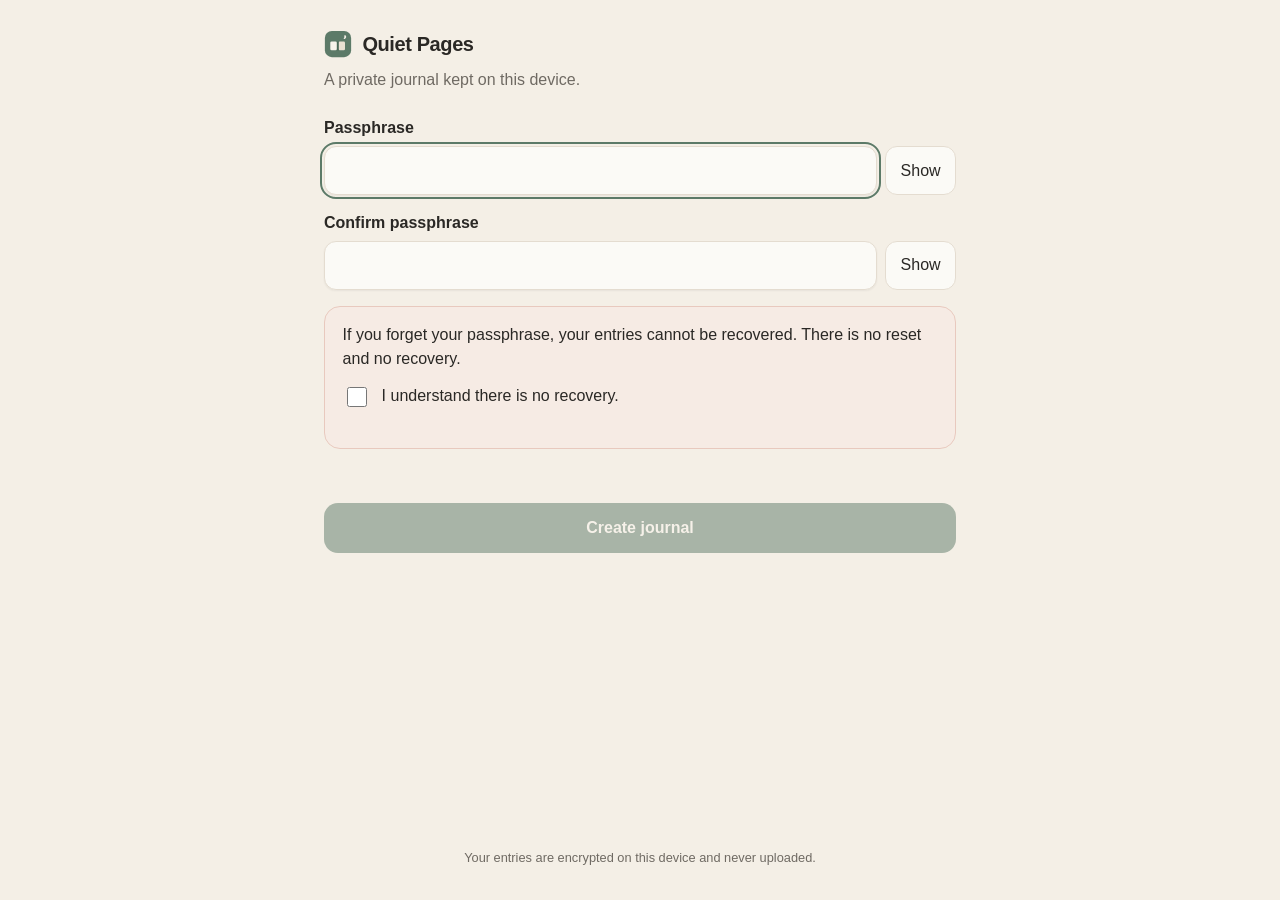
==== stage3-demo/index.html @ 3ae11e42 "Stage 3: polish, help, privacy, about, draft safety and demo edition test build (made with AI: Grok " ====
<!DOCTYPE html>
<html lang="en">
  <head>
    <meta charset="utf-8">
    <meta name="viewport" content="width=device-width, initial-scale=1, viewport-fit=cover">
    <meta name="color-scheme" content="light dark">
    <meta name="theme-color" content="#F4EFE6" media="(prefers-color-scheme: light)">
    <meta name="theme-color" content="#1A1917" media="(prefers-color-scheme: dark)">
    <meta name="apple-mobile-web-app-capable" content="yes">
    <meta name="mobile-web-app-capable" content="yes">
    <meta name="apple-mobile-web-app-status-bar-style" content="black-translucent">
    <meta name="apple-mobile-web-app-title" content="QP Demo">
    <meta name="description" content="A private journal kept on this device.">
    <title>Quiet Pages (Demo)</title>
    <link rel="manifest" href="./manifest.webmanifest?v=3">
    <link rel="icon" type="image/png" href="./icons/icon-192.png?v=3">
    <link rel="apple-touch-icon" href="./icons/apple-touch-icon.png?v=3">
    <link rel="stylesheet" href="./css/app.css?v=3">
    <script type="module" src="./js/app.js?v=3"></script>
  </head>
  <body>
    <noscript><style>#splash{display:none}</style>Quiet Pages needs JavaScript to encrypt and store entries on this device.</noscript>

    <div id="splash" class="splash">
      <svg class="mark" viewBox="0 0 32 32" width="72" height="72" aria-hidden="true">
        <rect x="1" y="1" width="30" height="30" rx="8" fill="#5C7A68"/>
        <rect x="7.2" y="13.2" width="7.4" height="10" rx="1.5" fill="#F7F3EB"/>
        <rect x="16.6" y="13.2" width="7.4" height="10" rx="1.5" fill="#E8E0D2"/>
        <rect x="15.4" y="13.2" width="1.2" height="10" fill="#3D5A4A"/>
        <path fill="#F4EFE6" d="M23.2 7.1c.15 1.35-.15 2.35-1 3.05 1.15.25 2.35-.3 2.9-1.4.4-.9.3-1.9-.35-2.55-.5-.45-1.1-.4-1.55.1z"/>
      </svg>
      <p class="splash-name">Quiet Pages</p>
    </div>

    <main id="screen-setup" class="screen" data-screen="setup" hidden>
      <div class="brand">
        <svg class="mark" viewBox="0 0 32 32" width="28" height="28" aria-hidden="true">
          <rect x="1" y="1" width="30" height="30" rx="8" fill="#5C7A68"/>
          <rect x="7.2" y="13.2" width="7.4" height="10" rx="1.5" fill="#F7F3EB"/>
          <rect x="16.6" y="13.2" width="7.4" height="10" rx="1.5" fill="#E8E0D2"/>
          <rect x="15.4" y="13.2" width="1.2" height="10" fill="#3D5A4A"/>
          <path fill="#F4EFE6" d="M23.2 7.1c.15 1.35-.15 2.35-1 3.05 1.15.25 2.35-.3 2.9-1.4.4-.9.3-1.9-.35-2.55-.5-.45-1.1-.4-1.55.1z"/>
        </svg>
        <h1 class="app-name">Quiet Pages</h1>
      </div>
      <p class="lede">A private journal kept on this device.</p>
      <form id="setup-form" class="stack" novalidate>
        <div class="field">
          <label for="setup-pass">Passphrase</label>
          <div class="field-row">
            <input id="setup-pass" data-testid="setup-pass" name="passphrase" type="password" autocomplete="new-password" minlength="8" required>
            <button type="button" class="toggle-vis" data-toggle-password="setup-pass" aria-label="Show passphrase">Show</button>
          </div>
        </div>
        <div class="field">
          <label for="setup-confirm">Confirm passphrase</label>
          <div class="field-row">
            <input id="setup-confirm" data-testid="setup-confirm" name="confirm" type="password" autocomplete="new-password" minlength="8" required>
            <button type="button" class="toggle-vis" data-toggle-password="setup-confirm" aria-label="Show passphrase">Show</button>
          </div>
        </div>
        <div class="warning" role="note">
          <p>If you forget your passphrase, your entries cannot be recovered. There is no reset and no recovery.</p>
          <label class="ack-label">
            <input id="setup-ack" data-testid="setup-ack" type="checkbox">
            <span>I understand there is no recovery.</span>
          </label>
        </div>
        <p id="setup-error" class="status error" role="status" aria-live="polite"></p>
        <button id="setup-submit" data-testid="setup-submit" class="btn btn-primary" type="submit" disabled>Create journal</button>
      </form>
      <p class="footer">Your entries are encrypted on this device and never uploaded.</p>
    </main>

    <main id="screen-lock" class="screen" data-screen="lock" hidden>
      <div class="brand">
        <svg class="mark" viewBox="0 0 32 32" width="28" height="28" aria-hidden="true">
          <rect x="1" y="1" width="30" height="30" rx="8" fill="#5C7A68"/>
          <rect x="7.2" y="13.2" width="7.4" height="10" rx="1.5" fill="#F7F3EB"/>
          <rect x="16.6" y="13.2" width="7.4" height="10" rx="1.5" fill="#E8E0D2"/>
          <rect x="15.4" y="13.2" width="1.2" height="10" fill="#3D5A4A"/>
          <path fill="#F4EFE6" d="M23.2 7.1c.15 1.35-.15 2.35-1 3.05 1.15.25 2.35-.3 2.9-1.4.4-.9.3-1.9-.35-2.55-.5-.45-1.1-.4-1.55.1z"/>
        </svg>
        <h1 class="app-name">Quiet Pages</h1>
      </div>
      <p class="lede">Enter your passphrase to open your journal.</p>
      <form id="unlock-form" class="stack" novalidate>
        <div class="field">
          <label for="unlock-pass">Passphrase</label>
          <div class="field-row">
            <input id="unlock-pass" data-testid="unlock-pass" name="passphrase" type="password" autocomplete="current-password" required>
            <button type="button" class="toggle-vis" data-toggle-password="unlock-pass" aria-label="Show passphrase">Show</button>
          </div>
        </div>
        <p id="unlock-error" data-testid="unlock-error" class="status error" role="status" aria-live="polite"></p>
        <button id="unlock-submit" data-testid="unlock-submit" class="btn btn-primary" type="submit">Unlock</button>
      </form>
      <p class="footer">Your entries are encrypted on this device and never uploaded.</p>
    </main>

    <main id="screen-list" class="screen" data-screen="list" hidden>
      <header class="topbar">
        <div class="brand">
          <svg class="mark" viewBox="0 0 32 32" width="28" height="28" aria-hidden="true">
            <rect x="1" y="1" width="30" height="30" rx="8" fill="#5C7A68"/>
            <rect x="7.2" y="13.2" width="7.4" height="10" rx="1.5" fill="#F7F3EB"/>
            <rect x="16.6" y="13.2" width="7.4" height="10" rx="1.5" fill="#E8E0D2"/>
            <rect x="15.4" y="13.2" width="1.2" height="10" fill="#3D5A4A"/>
            <path fill="#F4EFE6" d="M23.2 7.1c.15 1.35-.15 2.35-1 3.05 1.15.25 2.35-.3 2.9-1.4.4-.9.3-1.9-.35-2.55-.5-.45-1.1-.4-1.55.1z"/>
          </svg>
          <h1 class="app-name">Quiet Pages</h1>
          <span id="demo-badge" data-testid="demo-badge" class="demo-badge" hidden>Demo</span>
        </div>
        <div class="top-actions">
          <button id="settings-btn" data-testid="settings-btn" class="btn btn-lock" type="button">Settings</button>
          <button id="lock-btn" data-testid="lock-btn" class="btn btn-lock" type="button">Lock</button>
        </div>
      </header>
      <div class="segmented" role="tablist" aria-label="Journal view">
        <button id="view-list" data-testid="view-list" class="seg" type="button" role="tab" aria-selected="true">List</button>
        <button id="view-calendar" data-testid="view-calendar" class="seg" type="button" role="tab" aria-selected="false">Calendar</button>
      </div>
      <div class="search-row">
        <label class="sr-only" for="search-input">Search entries</label>
        <input id="search-input" data-testid="search-input" type="search" placeholder="Search titles, text, or mood" autocomplete="off" autocapitalize="off" spellcheck="false" enterkeyhint="search">
        <button id="search-clear" data-testid="search-clear" class="search-clear" type="button" aria-label="Clear search">×</button>
      </div>
      <div id="backup-banner" data-testid="backup-banner" class="banner" hidden>
        <p>No recent backup of this journal.</p>
        <div class="banner-actions">
          <button id="backup-banner-open" class="btn btn-primary" type="button">Back up</button>
          <button id="backup-banner-dismiss" data-testid="backup-banner-dismiss" class="btn btn-lock banner-x" type="button" aria-label="Dismiss">×</button>
        </div>
      </div>
      <button id="new-entry" data-testid="new-entry" class="btn btn-primary" type="button">New entry</button>
      <div id="demo-limit-note" data-testid="demo-limit-note" class="limit-note" hidden>
        <p>The demo keeps up to 10 entries. You can still read, edit, delete and export them, and import that backup into the full version.</p>
        <a id="get-full-link" data-testid="get-full-link" href="#get-full-version">Get the full version</a>
      </div>
      <div id="list-view">
        <div id="entry-list" data-testid="entry-list" class="entry-list"></div>
        <div id="empty-state" data-testid="empty-state" class="empty-state" hidden>
          <p class="empty-title">Nothing written yet.</p>
          <p>Tap New entry when you want to start a page.</p>
        </div>
        <p id="search-empty" data-testid="search-empty" class="empty" hidden>No matches</p>
      </div>
      <div id="calendar-view" hidden>
        <div class="cal-nav">
          <button id="cal-prev" data-testid="cal-prev" class="btn btn-lock" type="button" aria-label="Previous month">Prev</button>
          <h2 id="cal-title" data-testid="cal-title" class="cal-title"></h2>
          <button id="cal-next" data-testid="cal-next" class="btn btn-lock" type="button" aria-label="Next month">Next</button>
        </div>
        <button id="cal-today" data-testid="cal-today" class="btn btn-secondary" type="button">Today</button>
        <div id="cal-grid" class="cal-grid" role="grid" aria-label="Month"></div>
        <div id="cal-day-entries" data-testid="cal-day-entries" class="entry-list"></div>
      </div>
      <p class="footer">Your entries are encrypted on this device and never uploaded.</p>
    </main>

    <main id="screen-editor" class="screen screen-editor" data-screen="editor" hidden>
      <form id="editor-form" class="editor-form" novalidate>
        <div class="editor-bar">
          <button id="cancel-entry" data-testid="cancel-entry" class="btn btn-secondary btn-inline" type="button">Cancel</button>
          <h1 id="editor-heading" class="editor-title">New entry</h1>
          <button id="editor-lock" data-testid="lock-btn" class="btn btn-lock editor-lock" type="button">Lock</button>
          <button id="save-entry" data-testid="save-entry" class="btn btn-primary btn-inline" type="submit">Save</button>
        </div>
        <div class="editor-fields stack">
          <p id="draft-restored" data-testid="draft-restored" class="draft-note" hidden>We kept your unsaved changes.</p>
          <p id="editor-error" class="status error" role="status" aria-live="polite"></p>
          <div class="field">
            <label class="field-label" for="entry-date">Date</label>
            <input id="entry-date" data-testid="entry-date" name="date" type="date" required>
          </div>
          <div class="field">
            <label class="field-label" for="entry-title">Title</label>
            <input id="entry-title" data-testid="entry-title" name="title" type="text" maxlength="200" autocomplete="off">
          </div>
          <div class="field">
            <span class="field-label" id="mood-label">Mood</span>
            <div id="moods" class="moods" role="group" aria-labelledby="mood-label"></div>
          </div>
          <div class="field">
            <label class="field-label" for="entry-body">Entry</label>
            <textarea id="entry-body" data-testid="entry-body" name="body" rows="8"></textarea>
          </div>
          <button id="delete-entry" data-testid="delete-entry" class="btn btn-ghost" type="button" hidden>Delete</button>
          <p class="footer">Your entries are encrypted on this device and never uploaded.</p>
        </div>
      </form>
    </main>

    <main id="screen-settings" class="screen screen-sub" data-screen="settings" hidden>
      <header class="topbar topbar-sub">
        <button id="settings-back" data-testid="settings-back" class="btn btn-lock" type="button">Back</button>
        <h1 class="app-name">Settings</h1>
        <span class="topbar-end" aria-hidden="true"></span>
      </header>

      <section class="panel">
        <h2>Auto-lock</h2>
        <p class="hint">Lock the journal after you stop using it.</p>
        <div class="field">
          <label for="autolock-select">Lock after</label>
          <select id="autolock-select" data-testid="autolock-select">
            <option value="1">1 minute</option>
            <option value="5" selected>5 minutes</option>
            <option value="15">15 minutes</option>
            <option value="30">30 minutes</option>
          </select>
        </div>
      </section>

      <section id="backup-section" class="panel">
        <h2>Backup</h2>
        <p class="hint">Export an encrypted copy of your entries. The file stays encrypted, and you need a passphrase to read it. Import does not change the passphrase on this device.</p>
        <button id="export-backup" data-testid="export-backup" class="btn btn-primary" type="button">Export backup</button>
        <p id="export-status" class="status" role="status" aria-live="polite"></p>

        <h3>Import backup</h3>
        <div class="field">
          <label for="import-file">Backup file</label>
          <input id="import-file" data-testid="import-file" type="file" accept=".qpbackup,application/json,.json">
        </div>
        <div class="field">
          <label for="import-pass">Passphrase for this backup</label>
          <input id="import-pass" data-testid="import-pass" type="password" autocomplete="off">
        </div>
        <fieldset class="mode-fieldset">
          <legend>When an entry already exists</legend>
          <label class="choice">
            <input type="radio" name="import-mode" value="merge" data-testid="import-mode-merge" checked>
            <span>Merge — keep the newer copy</span>
          </label>
          <label class="choice">
            <input type="radio" name="import-mode" value="replace" data-testid="import-mode-replace">
            <span>Replace — use only the backup</span>
          </label>
        </fieldset>
        <p id="import-error" data-testid="import-error" class="status error" role="status" aria-live="polite" hidden></p>
        <p id="import-status" data-testid="import-status" class="status" role="status" aria-live="polite" hidden></p>
        <button id="import-submit" data-testid="import-submit" class="btn btn-secondary" type="button">Import backup</button>
      </section>

      <section class="panel">
        <h2>Change passphrase</h2>
        <form id="cp-form" class="stack" novalidate>
          <div class="field">
            <label for="cp-current">Current passphrase</label>
            <input id="cp-current" data-testid="cp-current" type="password" autocomplete="current-password">
          </div>
          <div class="field">
            <label for="cp-new">New passphrase</label>
            <input id="cp-new" data-testid="cp-new" type="password" autocomplete="new-password" minlength="8">
          </div>
          <div class="warning" role="note">
            <p>If you forget your passphrase, your entries cannot be recovered. There is no reset and no recovery.</p>
          </div>
          <div class="field">
            <label for="cp-confirm">Confirm new passphrase</label>
            <input id="cp-confirm" data-testid="cp-confirm" type="password" autocomplete="new-password" minlength="8">
          </div>
          <p id="cp-status" data-testid="cp-status" class="status" role="status" aria-live="polite"></p>
          <button id="cp-submit" data-testid="cp-submit" class="btn btn-primary" type="submit">Change passphrase</button>
        </form>
      </section>

      <section class="panel">
        <h2>Guides</h2>
        <div class="stack">
          <button id="help-btn" data-testid="help-btn" class="btn btn-secondary" type="button">How your data is kept</button>
          <button id="privacy-btn" data-testid="privacy-btn" class="btn btn-secondary" type="button">Privacy</button>
          <button id="about-btn" data-testid="about-btn" class="btn btn-secondary" type="button">About</button>
        </div>
      </section>

      <p class="footer">Your entries are encrypted on this device and never uploaded.</p>
    </main>

    <main id="screen-help" class="screen screen-sub" data-screen="help" hidden>
      <header class="topbar topbar-sub">
        <button id="help-back" data-testid="screen-back" class="btn btn-lock" type="button">Back</button>
        <h1 class="app-name">How your data is kept</h1>
        <span class="topbar-end" aria-hidden="true"></span>
      </header>
      <div class="prose">
        <p>Each entry is encrypted in this browser with your passphrase before it is saved. Quiet Pages stretches the passphrase with PBKDF2-SHA256, 600,000 rounds, then encrypts with AES-256-GCM through the browser's Web Crypto. Only that encrypted data is written to this browser. The passphrase is never saved. Nothing is uploaded. After the app is on this device, it works offline.</p>
        <div class="warning" role="note">
          <p>If you forget your passphrase, your entries cannot be recovered. There is no reset and no recovery. Quiet Pages cannot read them or hand them back.</p>
        </div>
        <p>A backup file is encrypted too. Opening it takes the passphrase you were using when that backup was exported. If you change the passphrase later, older backup files still need the older passphrase.</p>
        <p class="demo-only" hidden>The demo keeps up to 10 entries so it stays small. That is a convenience limit, not copy protection. You can read, edit, delete, and export those entries, then import the backup into the full version.</p>
        <h2>If the journal locks while you are writing</h2>
        <p>The unsaved page is encrypted and kept on this device. The next time you unlock, that page opens again. Saving or cancelling removes the saved copy.</p>
        <h2>Install to your Home Screen</h2>
        <h3>iPhone and iPad (Safari)</h3>
        <ol>
          <li>Tap the Share button.</li>
          <li>Tap Add to Home Screen.</li>
          <li>Tap Add.</li>
        </ol>
        <h3>Android (Chrome)</h3>
        <ol>
          <li>Tap the menu button.</li>
          <li>Tap Install app, or Add to Home screen.</li>
          <li>Confirm.</li>
        </ol>
        <h3>Desktop (Chrome or Edge)</h3>
        <ol>
          <li>Look for the install icon in the address bar, or open the browser menu.</li>
          <li>Choose Install Quiet Pages.</li>
        </ol>
        <h2>Browser storage</h2>
        <p>Safari can delete stored website data, especially for a site you have not added to the Home Screen. Any browser can delete it if you clear website data. Export a backup regularly so a cleared browser is not the only copy.</p>
      </div>
      <p class="footer">Your entries are encrypted on this device and never uploaded.</p>
    </main>

    <main id="screen-privacy" class="screen screen-sub" data-screen="privacy" hidden>
      <header class="topbar topbar-sub">
        <button id="privacy-back" data-testid="screen-back" class="btn btn-lock" type="button">Back</button>
        <h1 class="app-name">Privacy</h1>
        <span class="topbar-end" aria-hidden="true"></span>
      </header>
      <div class="prose">
        <p>Effective date: [date placeholder]</p>
        <p>Quiet Pages collects no personal data. It has no analytics, ads, or tracking, and it makes no network requests.</p>
        <p>Entries are stored only on your device, in your browser's local storage (IndexedDB), encrypted. We can't see, recover, or delete your entries. There is no account and no server copy.</p>
        <p>Backups are files you control. They stay encrypted, and reading one takes the passphrase used when that file was exported.</p>
        <p>Quiet Pages is not directed at children under 13, and it does not knowingly collect personal information from children.</p>
        <h2>Changes to this policy</h2>
        <p>If this policy changes, the effective date on this page will be updated.</p>
        <h2>Contact</h2>
        <p>Contact: [contact email placeholder — to be added before publishing]</p>
      </div>
      <p class="footer">Your entries are encrypted on this device and never uploaded.</p>
    </main>

    <main id="screen-about" class="screen screen-sub" data-screen="about" hidden>
      <header class="topbar topbar-sub">
        <button id="about-back" data-testid="screen-back" class="btn btn-lock" type="button">Back</button>
        <h1 class="app-name">About</h1>
        <span class="topbar-end" aria-hidden="true"></span>
      </header>
      <div class="prose">
        <p class="about-name">Quiet Pages</p>
        <p id="app-version" data-testid="app-version" class="version"></p>
        <p class="credit">A private journal kept on this device.</p>
        <p class="credit">Made with AI assistance (Grok Build)</p>
        <p class="credit">By BlueWater78</p>
        <p class="demo-only credit" hidden>The 10-entry limit in the demo is a convenience limit, not copy protection.</p>
        <div class="stack">
          <button id="about-help" class="btn btn-secondary" type="button">How your data is kept</button>
          <button id="about-privacy" class="btn btn-secondary" type="button">Privacy</button>
        </div>
      </div>
      <p class="footer">Your entries are encrypted on this device and never uploaded.</p>
    </main>

    <div id="dialog-replace" class="overlay" hidden>
      <div class="dialog" role="dialog" aria-modal="true" aria-labelledby="replace-title">
        <h2 id="replace-title">Replace all entries?</h2>
        <p>Replace all entries on this device with the backup? This can't be undone.</p>
        <div class="dialog-actions">
          <button id="confirm-replace" data-testid="confirm-replace" class="btn btn-danger" type="button">Replace</button>
          <button id="cancel-replace" data-testid="cancel-replace" class="btn btn-secondary" type="button">Cancel</button>
        </div>
      </div>
    </div>

    <div id="dialog-delete" class="overlay" hidden>
      <div class="dialog" role="dialog" aria-modal="true" aria-labelledby="delete-title">
        <h2 id="delete-title">Delete this entry?</h2>
        <p>Delete this entry? This can't be undone.</p>
        <div class="dialog-actions">
          <button id="confirm-delete" data-testid="confirm-delete" class="btn btn-danger" type="button">Delete</button>
          <button id="cancel-delete" data-testid="cancel-delete" class="btn btn-secondary" type="button">Keep</button>
        </div>
      </div>
    </div>
  </body>
</html>
---- stage3-demo/css/app.css ----
:root {
  color-scheme: light dark;
  --bg: #f4efe6;
  --paper: #fbfaf6;
  --ink: #2a2825;
  --muted: #6f6a63;
  --accent: #5c7a68;
  --accent-ink: #f7f3eb;
  --danger: #9c4f42;
  --danger-bg: #f6ebe4;
  --danger-line: #e8c9be;
  --line: #e4dcd0;
  --focus: #5c7a68;
  --shadow: 0 1px 2px rgba(42, 40, 37, 0.06);
  --radius: 16px;
  --max: 42rem;
  --tap: 48px;
}

@media (prefers-color-scheme: dark) {
  :root {
    --bg: #1a1917;
    --paper: #242321;
    --ink: #e7e3db;
    --muted: #a8a39a;
    --accent: #8aa894;
    --accent-ink: #1a1917;
    --danger: #d9897c;
    --danger-bg: #322422;
    --danger-line: #5a3a34;
    --line: #3a3834;
    --focus: #8aa894;
    --shadow: 0 1px 2px rgba(0, 0, 0, 0.35);
  }
}

* {
  box-sizing: border-box;
}

html,
body {
  margin: 0;
  min-height: 100%;
  min-height: 100dvh;
  background: var(--bg);
  color: var(--ink);
}

body {
  font-family: -apple-system, BlinkMacSystemFont, "Segoe UI", Roboto, "Helvetica Neue", Arial, sans-serif;
  font-size: 16px;
  line-height: 1.5;
  -webkit-font-smoothing: antialiased;
  text-rendering: optimizeLegibility;
}

[hidden] {
  display: none !important;
}

:focus-visible {
  outline: 2px solid var(--focus);
  outline-offset: 2px;
}

button,
input,
textarea,
select,
label {
  font: inherit;
}

button {
  touch-action: manipulation;
  -webkit-tap-highlight-color: transparent;
}

.screen {
  width: min(100%, var(--max));
  margin: 0 auto;
  min-height: 100dvh;
  min-height: 100svh;
  display: flex;
  flex-direction: column;
  padding-top: max(1.25rem, env(safe-area-inset-top));
  padding-right: max(1.25rem, env(safe-area-inset-right));
  padding-bottom: max(1.25rem, env(safe-area-inset-bottom));
  padding-left: max(1.25rem, env(safe-area-inset-left));
}

.topbar {
  display: flex;
  align-items: center;
  justify-content: space-between;
  gap: 0.75rem;
  margin-bottom: 0.75rem;
}

.topbar-sub {
  display: grid;
  grid-template-columns: 4.75rem minmax(0, 1fr) 4.75rem;
  align-items: center;
  gap: 0.35rem;
}

.topbar-sub .btn {
  width: auto;
  min-width: 4.25rem;
  padding: 0 0.7rem;
}

.topbar-sub .app-name {
  text-align: center;
  font-size: 1.02rem;
}

.brand {
  display: flex;
  align-items: center;
  gap: 0.65rem;
  min-height: var(--tap);
}

.mark {
  flex: none;
  color: var(--accent);
}

.app-name {
  margin: 0;
  font-size: 1.25rem;
  font-weight: 600;
  letter-spacing: -0.02em;
}

.lede {
  margin: 0 0 1.5rem;
  color: var(--muted);
}

.stack {
  display: flex;
  flex-direction: column;
  gap: 1rem;
}

.field {
  display: flex;
  flex-direction: column;
  gap: 0.4rem;
}

.field > span,
.field > label,
.field-label {
  font-weight: 600;
}

.field-row {
  display: flex;
  gap: 0.5rem;
  align-items: stretch;
}

input[type="password"],
input[type="text"],
input[type="search"],
input[type="date"],
input[type="file"],
select,
textarea {
  width: 100%;
  min-height: var(--tap);
  padding: 0.7rem 0.9rem;
  border: 1px solid var(--line);
  border-radius: 12px;
  background: var(--paper);
  color: var(--ink);
  font-size: 16px;
  box-shadow: var(--shadow);
}

input[type="file"] {
  padding: 0.65rem 0.5rem;
  max-width: 100%;
}

input[type="search"]::-webkit-search-cancel-button,
input[type="search"]::-webkit-search-decoration {
  -webkit-appearance: none;
  appearance: none;
}

textarea {
  min-height: 12rem;
  resize: vertical;
  line-height: 1.55;
}

.toggle-vis {
  flex: none;
  min-width: var(--tap);
  min-height: var(--tap);
  padding: 0 0.9rem;
  border: 1px solid var(--line);
  border-radius: 12px;
  background: var(--paper);
  color: var(--ink);
  cursor: pointer;
}

.btn {
  display: inline-flex;
  align-items: center;
  justify-content: center;
  min-height: var(--tap);
  width: 100%;
  padding: 0.75rem 1rem;
  border: 1px solid transparent;
  border-radius: 14px;
  background: var(--paper);
  color: var(--ink);
  font-weight: 600;
  cursor: pointer;
}

.btn:disabled {
  opacity: 0.5;
  cursor: not-allowed;
}

.btn-primary {
  background: var(--accent);
  color: var(--accent-ink);
}

.btn-secondary {
  background: var(--paper);
  border-color: var(--line);
}

.btn-danger {
  background: var(--danger);
  color: #fff;
}

.btn-ghost {
  background: transparent;
  color: var(--muted);
}

.btn-lock {
  width: auto;
  min-width: var(--tap);
  padding: 0 1rem;
  background: transparent;
  border: 1px solid var(--line);
  color: var(--ink);
  font-weight: 600;
}

.status {
  min-height: 1.35em;
  margin: 0;
  color: var(--muted);
}

.status.error,
.error {
  color: var(--danger);
}

.warning {
  background: var(--danger-bg);
  border: 1px solid var(--danger-line);
  border-radius: var(--radius);
  padding: 1rem 1.1rem;
  color: var(--ink);
}

.warning p {
  margin: 0 0 0.85rem;
}

.ack-label {
  display: flex;
  align-items: flex-start;
  gap: 0.75rem;
  min-height: var(--tap);
  cursor: pointer;
}

.ack-label input {
  width: 1.25rem;
  height: 1.25rem;
  margin-top: 0.2rem;
  flex: none;
  accent-color: var(--accent);
}

.footer {
  margin-top: auto;
  padding-top: 2rem;
  font-size: 0.8rem;
  line-height: 1.4;
  color: var(--muted);
  text-align: center;
}

.entry-list {
  display: flex;
  flex-direction: column;
  gap: 0.75rem;
  margin-top: 1rem;
}

.empty {
  margin: 2rem 0 0;
  color: var(--muted);
  text-align: center;
}

.entry-card {
  display: flex;
  flex-direction: column;
  align-items: flex-start;
  gap: 0.2rem;
  width: 100%;
  min-height: var(--tap);
  padding: 1rem 1.1rem;
  border: 1px solid var(--line);
  border-radius: var(--radius);
  background: var(--paper);
  color: inherit;
  text-align: left;
  box-shadow: var(--shadow);
  cursor: pointer;
}

.card-date {
  font-size: 0.85rem;
  color: var(--muted);
}

.card-title {
  font-size: 1.05rem;
  font-weight: 600;
  letter-spacing: -0.01em;
  max-width: 100%;
  overflow-wrap: anywhere;
}

.card-mood {
  font-size: 0.8rem;
  font-weight: 600;
  color: var(--accent);
  letter-spacing: 0.01em;
}

.card-preview {
  color: var(--muted);
  max-width: 100%;
  overflow-wrap: anywhere;
  display: -webkit-box;
  -webkit-box-orient: vertical;
  -webkit-line-clamp: 2;
  overflow: hidden;
}

.moods {
  display: flex;
  flex-wrap: wrap;
  gap: 0.5rem;
}

.mood {
  min-height: var(--tap);
  padding: 0 0.95rem;
  border: 1px solid var(--line);
  border-radius: 999px;
  background: var(--paper);
  color: var(--ink);
  cursor: pointer;
}

.mood[aria-pressed="true"] {
  background: var(--accent);
  border-color: var(--accent);
  color: var(--accent-ink);
}

.actions {
  display: flex;
  flex-direction: column;
  gap: 0.65rem;
  margin-top: 0.5rem;
}

.overlay {
  position: fixed;
  inset: 0;
  display: flex;
  align-items: center;
  justify-content: center;
  padding: max(1.25rem, env(safe-area-inset-top)) max(1.25rem, env(safe-area-inset-right)) max(1.25rem, env(safe-area-inset-bottom)) max(1.25rem, env(safe-area-inset-left));
  background: rgba(42, 40, 37, 0.45);
  z-index: 20;
}

.dialog {
  width: min(100%, 22rem);
  background: var(--paper);
  color: var(--ink);
  border-radius: var(--radius);
  padding: 1.35rem;
  box-shadow: 0 12px 40px rgba(42, 40, 37, 0.2);
}

.dialog h2 {
  margin: 0 0 0.5rem;
  font-size: 1.1rem;
}

.dialog p {
  margin: 0 0 1.1rem;
  color: var(--muted);
}

.dialog-actions {
  display: flex;
  flex-direction: column;
  gap: 0.6rem;
}

.top-actions {
  display: flex;
  gap: 0.5rem;
  flex: none;
}

.brand {
  min-width: 0;
}

.topbar .app-name {
  overflow: hidden;
  text-overflow: ellipsis;
  white-space: nowrap;
}

.sr-only {
  position: absolute;
  width: 1px;
  height: 1px;
  padding: 0;
  margin: -1px;
  overflow: hidden;
  clip: rect(0, 0, 0, 0);
  white-space: nowrap;
  border: 0;
}

.segmented {
  display: flex;
  border: 1px solid var(--line);
  border-radius: 14px;
  overflow: hidden;
  margin-bottom: 0.5rem;
  background: var(--paper);
}

.seg {
  flex: 1;
  min-height: var(--tap);
  border: 0;
  background: transparent;
  color: var(--muted);
  font-weight: 600;
  cursor: pointer;
}

.seg[aria-selected="true"] {
  background: var(--accent);
  color: var(--accent-ink);
}

.search-row {
  display: flex;
  gap: 0.5rem;
  align-items: stretch;
  margin-bottom: 0.5rem;
}

.search-row input {
  flex: 1;
  min-width: 0;
}

.search-clear {
  flex: none;
  min-width: var(--tap);
  min-height: var(--tap);
  border: 1px solid var(--line);
  border-radius: 12px;
  background: var(--paper);
  color: var(--ink);
  font-size: 1.4rem;
  line-height: 1;
  cursor: pointer;
}

.banner {
  display: flex;
  align-items: center;
  gap: 0.4rem;
  border: 1px solid var(--line);
  background: var(--paper);
  border-radius: 12px;
  padding: 4px 6px 4px 10px;
  margin-bottom: 0.45rem;
  box-shadow: var(--shadow);
  max-height: 64px;
  overflow: hidden;
}

.banner p {
  flex: 1 1 auto;
  min-width: 0;
  margin: 0;
  font-size: 0.82rem;
  line-height: 1.2;
  white-space: nowrap;
  overflow: hidden;
  text-overflow: ellipsis;
}

.banner-actions {
  display: flex;
  flex-direction: row;
  align-items: center;
  gap: 0.35rem;
  flex: none;
}

.banner .btn {
  width: auto;
  min-height: 44px;
  height: 44px;
  padding: 0 0.7rem;
  border-radius: 12px;
}

.banner-x {
  width: 44px;
  min-width: 44px;
  padding: 0;
  font-size: 1.25rem;
  line-height: 1;
}

.cal-nav {
  display: grid;
  grid-template-columns: auto minmax(0, 1fr) auto;
  gap: 0.5rem;
  align-items: center;
  margin-top: 0.45rem;
}

.cal-title {
  margin: 0;
  text-align: center;
  font-size: 1.05rem;
  font-weight: 600;
}

.cal-nav .btn {
  width: auto;
  min-width: var(--tap);
  padding: 0 0.75rem;
}

.cal-today {
  margin-top: 0.65rem;
}

.cal-grid {
  display: grid;
  grid-template-columns: repeat(7, minmax(0, 1fr));
  gap: 2px;
  margin-top: 0.4rem;
}

.cal-dow {
  text-align: center;
  font-size: 0.72rem;
  line-height: 1.2;
  color: var(--muted);
  padding: 0.05rem 0;
}

.cal-pad {
  min-height: 44px;
}

.cal-day {
  display: flex;
  flex-direction: column;
  align-items: center;
  justify-content: center;
  gap: 1px;
  min-height: 44px;
  min-width: 0;
  padding: 0;
  border: 1px solid transparent;
  border-radius: 10px;
  background: transparent;
  color: var(--ink);
  cursor: pointer;
}

.cal-day.has-entries {
  background: color-mix(in srgb, var(--accent) 18%, var(--paper));
}

.cal-day.is-today {
  border-color: var(--accent);
}

.cal-day.is-selected,
.cal-day[aria-pressed="true"] {
  background: var(--accent);
  color: var(--accent-ink);
  border-color: var(--accent);
}

.cal-num {
  font-size: 0.95rem;
  font-weight: 600;
  line-height: 1.1;
}

.cal-dot {
  width: 5px;
  height: 5px;
  border-radius: 50%;
  background: var(--accent);
}

.cal-day.is-selected .cal-dot,
.cal-day[aria-pressed="true"] .cal-dot {
  background: var(--accent-ink);
}

.panel {
  margin-bottom: 1.6rem;
}

.panel h2,
.panel h3 {
  margin: 0 0 0.4rem;
  font-size: 1.15rem;
}

.panel h3 {
  margin-top: 1.2rem;
  font-size: 1.02rem;
}

.hint {
  margin: 0 0 0.85rem;
  color: var(--muted);
}

.mode-fieldset {
  border: 1px solid var(--line);
  border-radius: 12px;
  margin: 0 0 0.85rem;
  padding: 0.4rem 0.85rem 0.6rem;
}

.choice {
  display: flex;
  align-items: center;
  gap: 0.75rem;
  min-height: var(--tap);
  cursor: pointer;
}

.choice input {
  width: 1.25rem;
  height: 1.25rem;
  flex: none;
  accent-color: var(--accent);
}

.about {
  margin: 0.25rem 0 0;
  text-align: center;
  color: var(--muted);
}

.screen-editor {
  height: 100dvh;
  max-height: 100dvh;
  overflow: hidden;
  padding-top: 0;
}

.editor-form {
  flex: 1 1 auto;
  min-height: 0;
  display: flex;
  flex-direction: column;
}

.editor-bar {
  position: fixed;
  top: 0;
  left: 0;
  right: 0;
  z-index: 8;
  display: flex;
  align-items: center;
  gap: 0.5rem;
  padding-top: max(0.4rem, env(safe-area-inset-top));
  padding-right: max(1rem, env(safe-area-inset-right));
  padding-bottom: 0.4rem;
  padding-left: max(1rem, env(safe-area-inset-left));
  background: var(--bg);
  border-bottom: 1px solid var(--line);
}

.editor-bar .btn-inline {
  width: auto;
  flex: 0 0 auto;
  min-width: 5.25rem;
}

.editor-bar .editor-lock {
  width: auto;
  flex: 0 0 auto;
  min-width: 44px;
  min-height: 44px;
  height: 44px;
  padding: 0 0.65rem;
}

.editor-title {
  flex: 1;
  margin: 0;
  min-width: 0;
  text-align: center;
  font-size: 1.05rem;
  font-weight: 600;
  overflow: hidden;
  text-overflow: ellipsis;
  white-space: nowrap;
}

.editor-fields {
  flex: 1 1 auto;
  min-height: 0;
  overflow-y: auto;
  -webkit-overflow-scrolling: touch;
  overscroll-behavior: contain;
  padding-top: calc(env(safe-area-inset-top) + 4.6rem);
}

@media (min-width: 700px) {
  .banner-actions .btn-primary {
    min-width: 5.5rem;
  }
}

.splash {
  position: fixed;
  inset: 0;
  z-index: 40;
  display: flex;
  flex-direction: column;
  align-items: center;
  justify-content: center;
  gap: 0.75rem;
  background: #f4efe6;
  color: #5c7a68;
  transition: opacity 280ms ease;
}

.splash-name {
  margin: 0;
  font-size: 1.35rem;
  font-weight: 600;
  letter-spacing: -0.02em;
}

.splash.is-done {
  opacity: 0;
  pointer-events: none;
}

@media (prefers-color-scheme: dark) {
  .splash {
    background: #1a1917;
    color: #8aa894;
  }
}

.demo-badge {
  flex: none;
  padding: 0.08rem 0.42rem;
  border-radius: 999px;
  background: var(--accent);
  color: var(--accent-ink);
  font-size: 0.68rem;
  font-weight: 700;
  letter-spacing: 0.04em;
  line-height: 1.35;
}

.empty-state {
  margin: 1.35rem 0 0;
  text-align: center;
  color: var(--muted);
}

.empty-state p {
  margin: 0.3rem 0;
}

.empty-title {
  color: var(--ink);
  font-weight: 600;
}

.limit-note {
  margin: 0 0 0.55rem;
  padding: 0.7rem 0.85rem;
  border: 1px solid var(--line);
  border-radius: 12px;
  background: var(--paper);
  color: var(--ink);
  font-size: 0.92rem;
}

.limit-note p {
  margin: 0 0 0.45rem;
}

.limit-note a {
  color: var(--accent);
  font-weight: 600;
}

.draft-note {
  margin: 0;
  padding: 0.55rem 0.75rem;
  border-radius: 12px;
  background: color-mix(in srgb, var(--accent) 16%, var(--paper));
  color: var(--ink);
  font-size: 0.92rem;
}

.prose {
  display: flex;
  flex-direction: column;
  gap: 0.7rem;
}

.prose h2,
.prose h3 {
  margin: 0.45rem 0 0;
  font-size: 1.05rem;
}

.prose h3 {
  font-size: 1rem;
}

.prose p,
.prose li {
  margin: 0;
}

.prose ul,
.prose ol {
  margin: 0;
  padding-left: 1.2rem;
  display: flex;
  flex-direction: column;
  gap: 0.3rem;
}

.prose .warning p {
  margin: 0;
}

.about-name {
  margin: 0;
  text-align: center;
  font-size: 1.35rem;
  font-weight: 600;
  letter-spacing: -0.02em;
}

.version,
.credit {
  margin: 0;
  text-align: center;
}

.credit {
  color: var(--muted);
}

.screen-sub .footer {
  padding-top: 1.5rem;
}

#new-entry {
  margin-bottom: 0.15rem;
}

#cal-today {
  margin-top: 0.35rem;
  min-height: 44px;
  height: 44px;
}

@media (prefers-reduced-motion: reduce) {
  * {
    transition: none !important;
  }
}

/* Stage 3 fix: keep "Quiet Pages" readable next to the Demo badge on small phones */
@media (max-width: 420px) {
  .topbar .brand { gap: 0.45rem; }
  .top-actions { gap: 0.35rem; }
  .top-actions .btn { min-width: 0; padding-left: 0.65rem; padding-right: 0.65rem; }
  .topbar .app-name { font-size: 1.12rem; }
  .demo-badge { font-size: 0.62rem; padding: 0.05rem 0.34rem; }
}
@media (max-width: 370px) {
  .topbar .mark { display: none; }
}
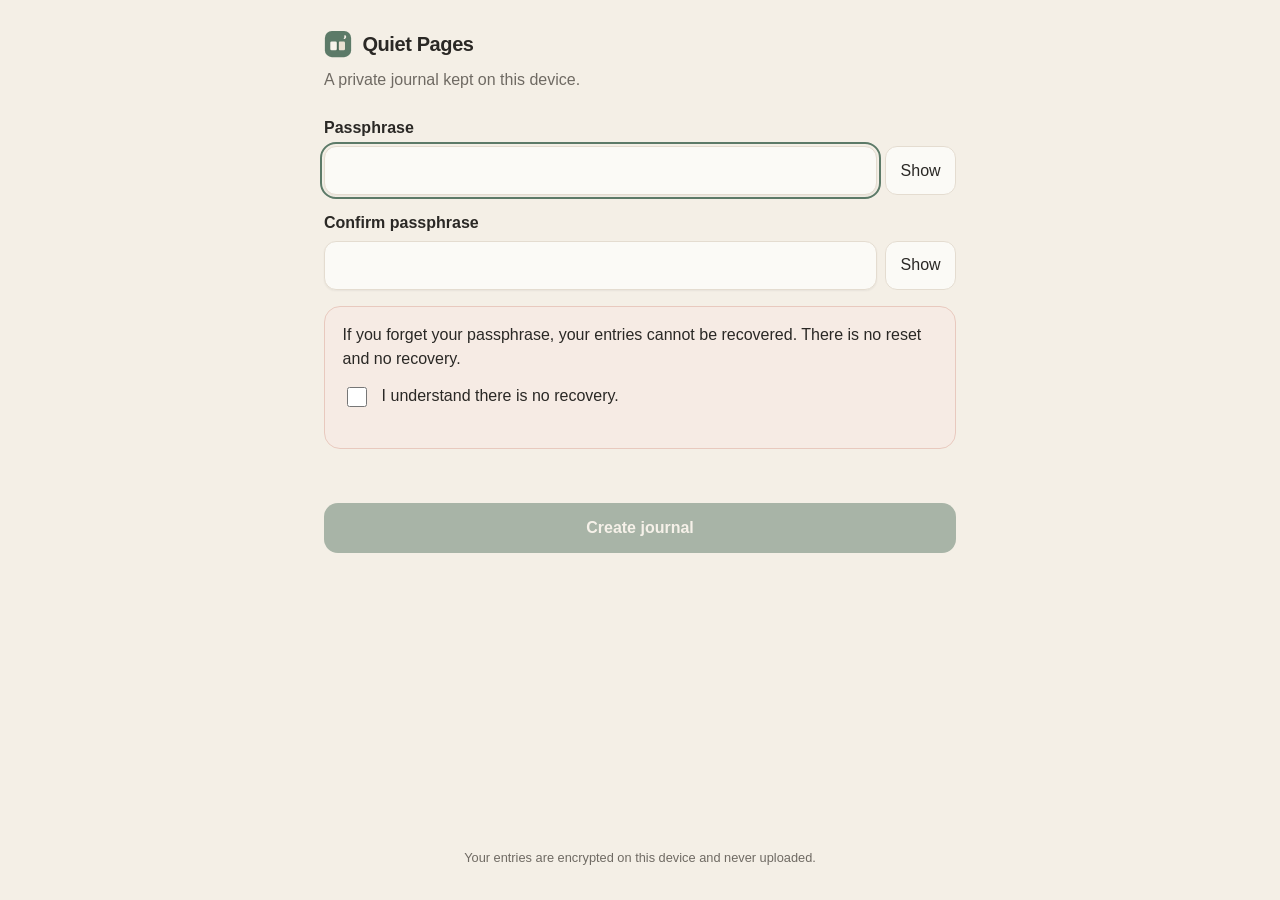
==== commit 9d514b9a: "Stage 3 final: itch link, privacy contact, cache-bust v4 (made with AI: Grok Build)" ====
--- a/stage3-demo/index.html
+++ b/stage3-demo/index.html
@@ -12,11 +12,11 @@
     <meta name="apple-mobile-web-app-title" content="QP Demo">
     <meta name="description" content="A private journal kept on this device.">
     <title>Quiet Pages (Demo)</title>
-    <link rel="manifest" href="./manifest.webmanifest?v=3">
-    <link rel="icon" type="image/png" href="./icons/icon-192.png?v=3">
-    <link rel="apple-touch-icon" href="./icons/apple-touch-icon.png?v=3">
-    <link rel="stylesheet" href="./css/app.css?v=3">
-    <script type="module" src="./js/app.js?v=3"></script>
+    <link rel="manifest" href="./manifest.webmanifest?v=4">
+    <link rel="icon" type="image/png" href="./icons/icon-192.png?v=4">
+    <link rel="apple-touch-icon" href="./icons/apple-touch-icon.png?v=4">
+    <link rel="stylesheet" href="./css/app.css?v=4">
+    <script type="module" src="./js/app.js?v=4"></script>
   </head>
   <body>
     <noscript><style>#splash{display:none}</style>Quiet Pages needs JavaScript to encrypt and store entries on this device.</noscript>
@@ -135,7 +135,7 @@
       <button id="new-entry" data-testid="new-entry" class="btn btn-primary" type="button">New entry</button>
       <div id="demo-limit-note" data-testid="demo-limit-note" class="limit-note" hidden>
         <p>The demo keeps up to 10 entries. You can still read, edit, delete and export them, and import that backup into the full version.</p>
-        <a id="get-full-link" data-testid="get-full-link" href="#get-full-version">Get the full version</a>
+        <a id="get-full-link" data-testid="get-full-link" href="#get-full-version" target="_blank" rel="noopener">Get the full version</a>
       </div>
       <div id="list-view">
         <div id="entry-list" data-testid="entry-list" class="entry-list"></div>
@@ -324,15 +324,17 @@
         <span class="topbar-end" aria-hidden="true"></span>
       </header>
       <div class="prose">
-        <p>Effective date: [date placeholder]</p>
+        <p>Effective date: October 28, 2026</p>
         <p>Quiet Pages collects no personal data. It has no analytics, ads, or tracking, and it makes no network requests.</p>
         <p>Entries are stored only on your device, in your browser's local storage (IndexedDB), encrypted. We can't see, recover, or delete your entries. There is no account and no server copy.</p>
         <p>Backups are files you control. They stay encrypted, and reading one takes the passphrase used when that file was exported.</p>
         <p>Quiet Pages is not directed at children under 13, and it does not knowingly collect personal information from children.</p>
+        <h2>Where the app is hosted</h2>
+        <p>If you use Quiet Pages on a website that hosts it, such as itch.io, that website's own privacy policy covers the page around the app. Quiet Pages itself still sends nothing.</p>
         <h2>Changes to this policy</h2>
         <p>If this policy changes, the effective date on this page will be updated.</p>
         <h2>Contact</h2>
-        <p>Contact: [contact email placeholder — to be added before publishing]</p>
+        <p>Contact: <a href="mailto:gb-bluewater@mail.grokbot.com">gb-bluewater@mail.grokbot.com</a></p>
       </div>
       <p class="footer">Your entries are encrypted on this device and never uploaded.</p>
     </main>
--- a/stage3-demo/css/app.css
+++ b/stage3-demo/css/app.css
@@ -945,3 +945,6 @@
 @media (max-width: 370px) {
   .topbar .mark { display: none; }
 }
+
+/* Final: mailto links match the app accent */
+a[href^="mailto:"] { color: #5d7c68; }
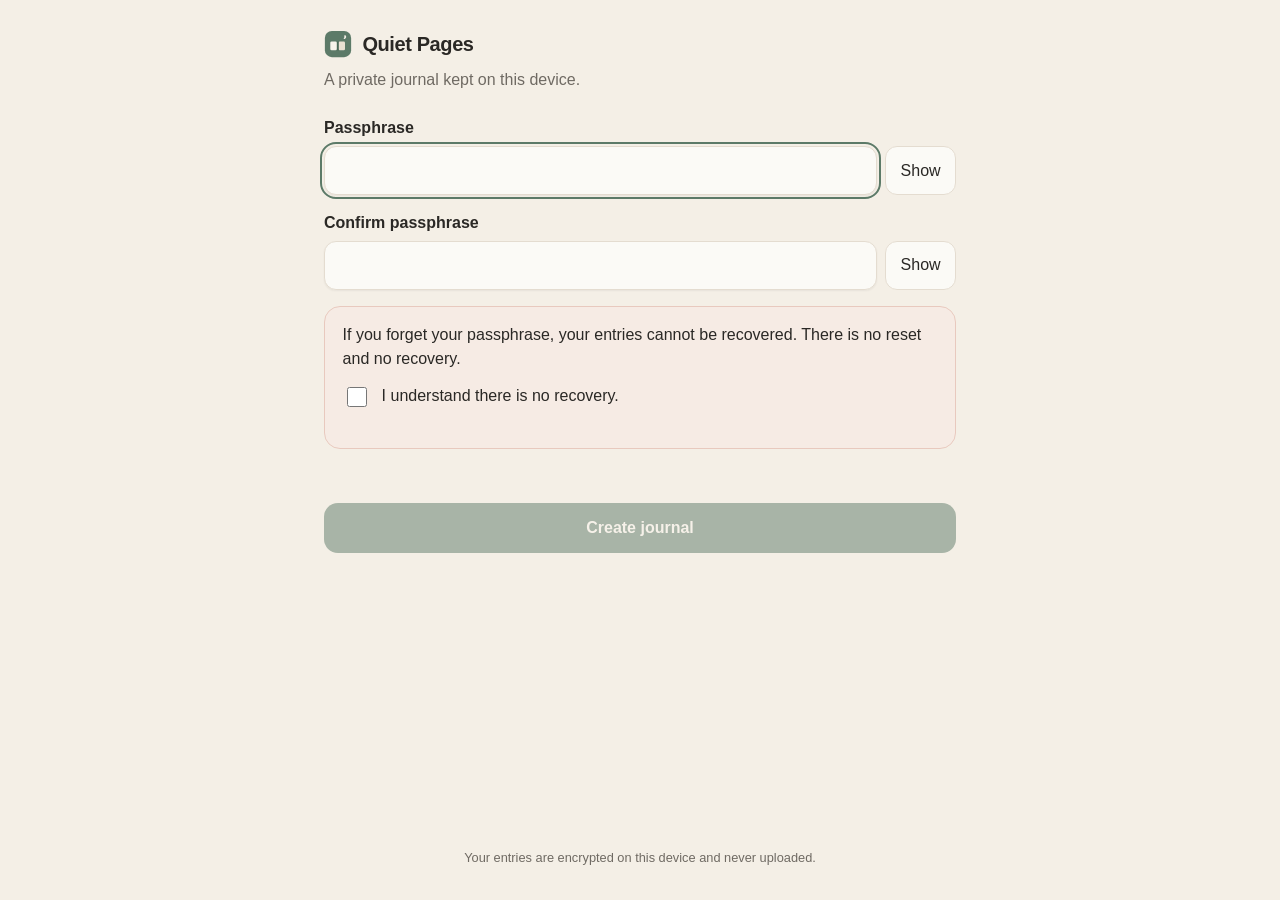
==== commit 53354cac: "Stage 3 demo: full-version link to Gumroad, install note, cache-bust v5 (made with AI: Grok Build)" ====
--- a/stage3-demo/index.html
+++ b/stage3-demo/index.html
@@ -12,11 +12,11 @@
     <meta name="apple-mobile-web-app-title" content="QP Demo">
     <meta name="description" content="A private journal kept on this device.">
     <title>Quiet Pages (Demo)</title>
-    <link rel="manifest" href="./manifest.webmanifest?v=4">
-    <link rel="icon" type="image/png" href="./icons/icon-192.png?v=4">
-    <link rel="apple-touch-icon" href="./icons/apple-touch-icon.png?v=4">
-    <link rel="stylesheet" href="./css/app.css?v=4">
-    <script type="module" src="./js/app.js?v=4"></script>
+    <link rel="manifest" href="./manifest.webmanifest?v=5">
+    <link rel="icon" type="image/png" href="./icons/icon-192.png?v=5">
+    <link rel="apple-touch-icon" href="./icons/apple-touch-icon.png?v=5">
+    <link rel="stylesheet" href="./css/app.css?v=5">
+    <script type="module" src="./js/app.js?v=5"></script>
   </head>
   <body>
     <noscript><style>#splash{display:none}</style>Quiet Pages needs JavaScript to encrypt and store entries on this device.</noscript>
@@ -330,7 +330,7 @@
         <p>Backups are files you control. They stay encrypted, and reading one takes the passphrase used when that file was exported.</p>
         <p>Quiet Pages is not directed at children under 13, and it does not knowingly collect personal information from children.</p>
         <h2>Where the app is hosted</h2>
-        <p>If you use Quiet Pages on a website that hosts it, such as itch.io, that website's own privacy policy covers the page around the app. Quiet Pages itself still sends nothing.</p>
+        <p>If you open Quiet Pages from a website (for example itch.io, or the web host of the private web version), that host's own privacy policy covers its website and server logs. Quiet Pages itself sends nothing about you or your entries.</p>
         <h2>Changes to this policy</h2>
         <p>If this policy changes, the effective date on this page will be updated.</p>
         <h2>Contact</h2>
@@ -351,6 +351,7 @@
         <p class="credit">A private journal kept on this device.</p>
         <p class="credit">Made with AI assistance (Grok Build)</p>
         <p class="credit">By BlueWater78</p>
+        <p class="credit" data-testid="install-note">Install: in Safari tap Share, then Add to Home Screen.</p>
         <p class="demo-only credit" hidden>The 10-entry limit in the demo is a convenience limit, not copy protection.</p>
         <div class="stack">
           <button id="about-help" class="btn btn-secondary" type="button">How your data is kept</button>
